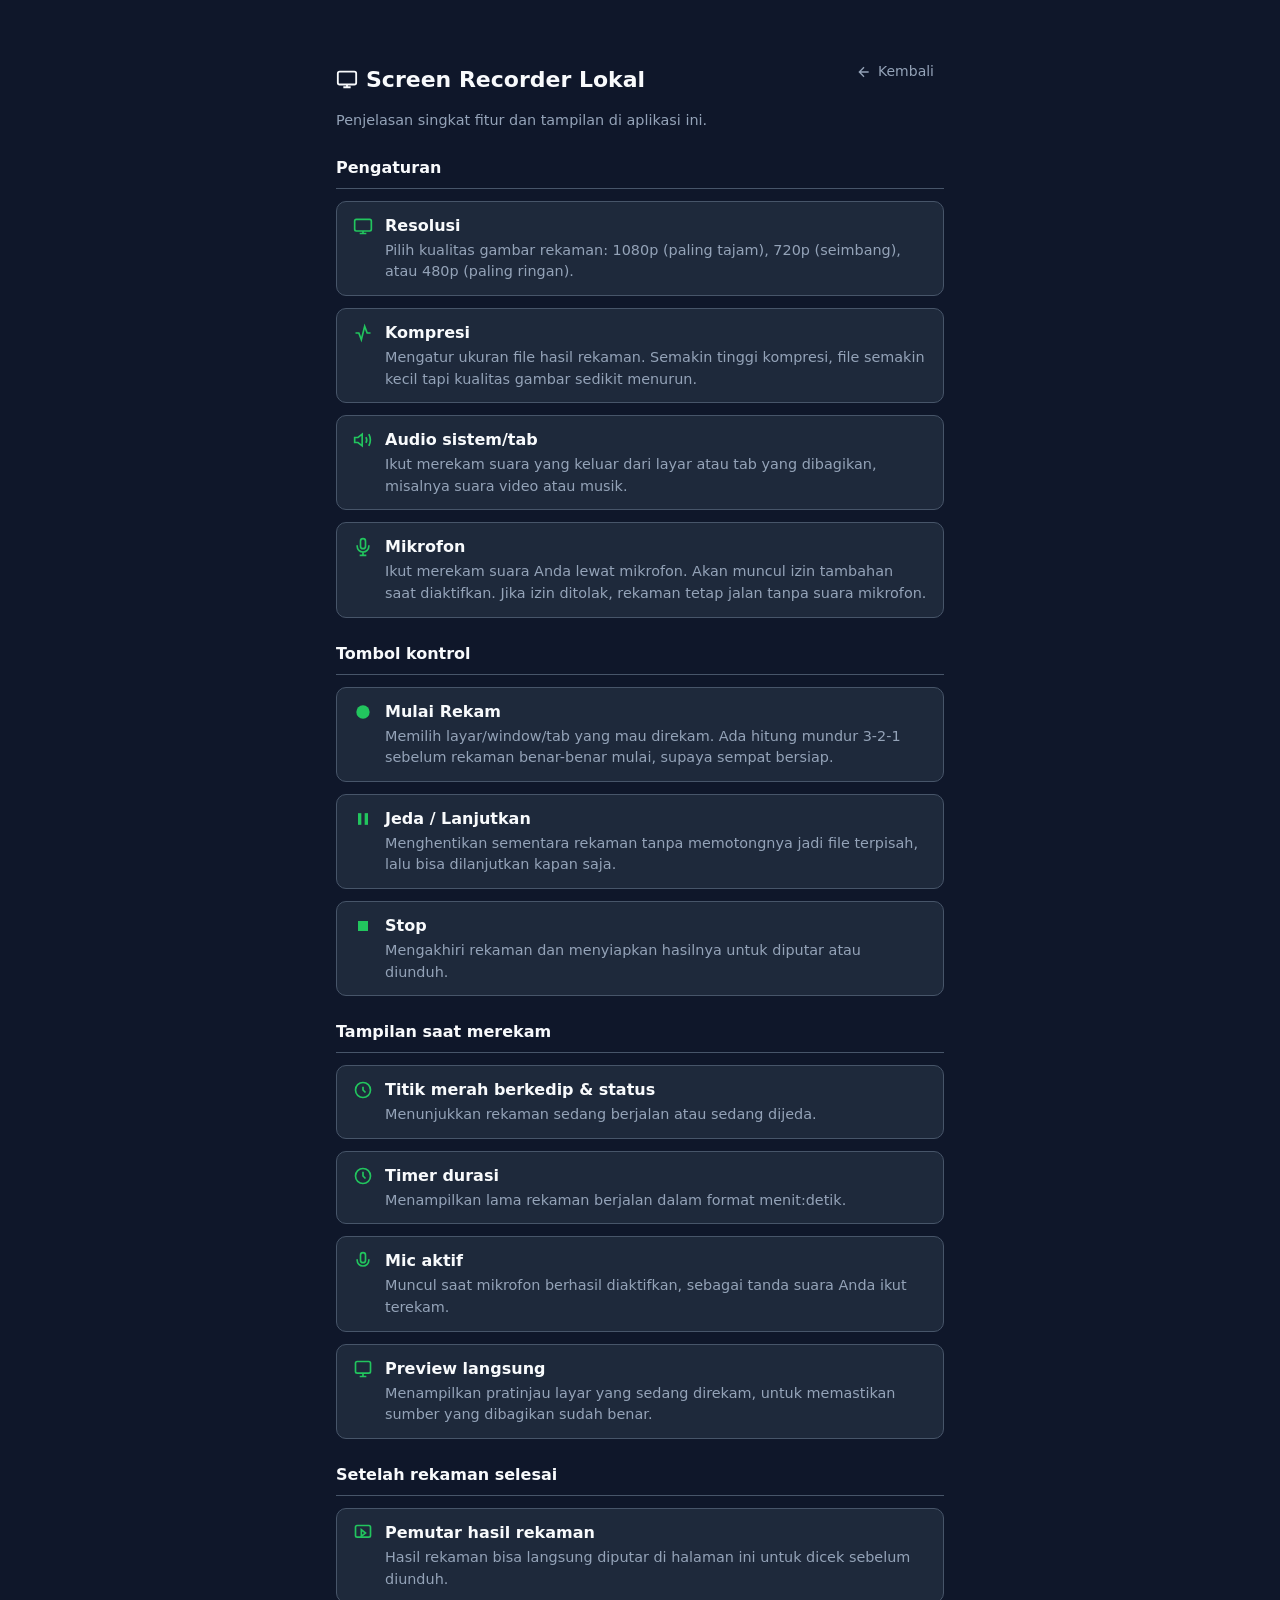
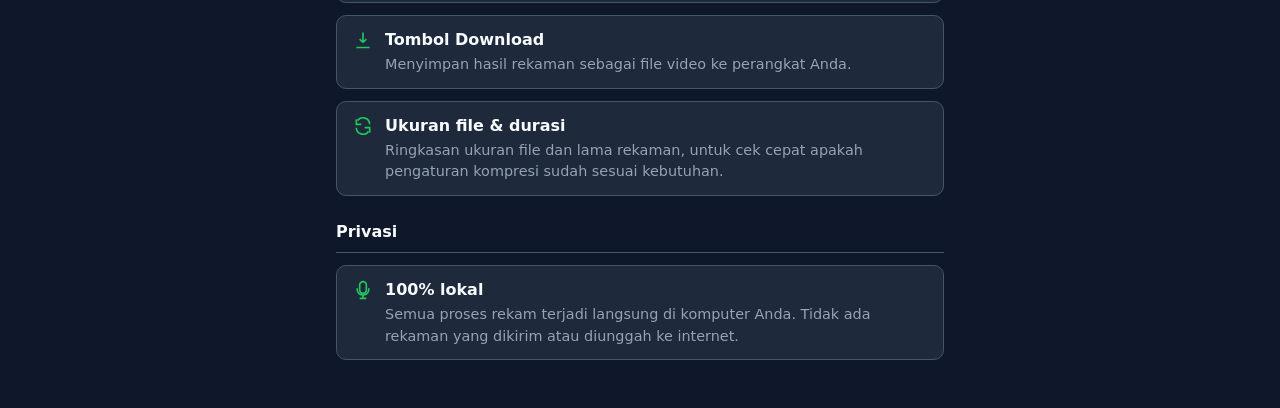
==== about.html @ da876432 "Add project documentation and prepare for public release" ====
<!doctype html>
<html lang="id">
<head>
<meta charset="utf-8">
<meta name="viewport" content="width=device-width, initial-scale=1">
<title>Tentang — Screen Recorder Lokal</title>
<link rel="icon" href="data:image/svg+xml,%3Csvg xmlns='http://www.w3.org/2000/svg' viewBox='0 0 24 24'%3E%3Ccircle cx='12' cy='12' r='9' fill='%23EF4444'/%3E%3C/svg%3E">
<link rel="stylesheet" href="style.css">
</head>
<body>
<div class="topbar">
  <h1>
    <svg width="22" height="22" viewBox="0 0 24 24" fill="none" stroke="currentColor" stroke-width="2" aria-hidden="true"><rect x="2" y="4" width="20" height="14" rx="2"/><path d="M8 21h8M12 18v3"/></svg>
    Screen Recorder Lokal
  </h1>
  <a class="nav-link" href="index.html">
    <svg width="16" height="16" viewBox="0 0 24 24" fill="none" stroke="currentColor" stroke-width="2" aria-hidden="true"><path d="M19 12H5M12 19l-7-7 7-7"/></svg>
    Kembali
  </a>
</div>
<p class="subtitle">Penjelasan singkat fitur dan tampilan di aplikasi ini.</p>

<section class="about-section">
  <h2>Pengaturan</h2>
  <div class="feature-list">
    <div class="feature-item">
      <svg width="20" height="20" viewBox="0 0 24 24" fill="none" stroke="currentColor" stroke-width="2" aria-hidden="true"><rect x="2" y="4" width="20" height="14" rx="2"/><path d="M8 21h8M12 18v3"/></svg>
      <div>
        <strong>Resolusi</strong>
        <p>Pilih kualitas gambar rekaman: 1080p (paling tajam), 720p (seimbang), atau 480p (paling ringan).</p>
      </div>
    </div>
    <div class="feature-item">
      <svg width="20" height="20" viewBox="0 0 24 24" fill="none" stroke="currentColor" stroke-width="2" aria-hidden="true"><path d="M3 12h4l3 8 4-16 3 8h4"/></svg>
      <div>
        <strong>Kompresi</strong>
        <p>Mengatur ukuran file hasil rekaman. Semakin tinggi kompresi, file semakin kecil tapi kualitas gambar sedikit menurun.</p>
      </div>
    </div>
    <div class="feature-item">
      <svg width="20" height="20" viewBox="0 0 24 24" fill="none" stroke="currentColor" stroke-width="2" aria-hidden="true"><path d="M11 5 6 9H2v6h4l5 4V5Z"/><path d="M19 5a15 15 0 0 1 0 14M15.5 8.5a7 7 0 0 1 0 7"/></svg>
      <div>
        <strong>Audio sistem/tab</strong>
        <p>Ikut merekam suara yang keluar dari layar atau tab yang dibagikan, misalnya suara video atau musik.</p>
      </div>
    </div>
    <div class="feature-item">
      <svg width="20" height="20" viewBox="0 0 24 24" fill="none" stroke="currentColor" stroke-width="2" aria-hidden="true"><rect x="9" y="2" width="6" height="12" rx="3"/><path d="M5 10v1a7 7 0 0 0 14 0v-1M12 18v4M8 22h8"/></svg>
      <div>
        <strong>Mikrofon</strong>
        <p>Ikut merekam suara Anda lewat mikrofon. Akan muncul izin tambahan saat diaktifkan. Jika izin ditolak, rekaman tetap jalan tanpa suara mikrofon.</p>
      </div>
    </div>
  </div>
</section>

<section class="about-section">
  <h2>Tombol kontrol</h2>
  <div class="feature-list">
    <div class="feature-item">
      <svg width="20" height="20" viewBox="0 0 24 24" fill="currentColor" aria-hidden="true"><circle cx="12" cy="12" r="8"/></svg>
      <div>
        <strong>Mulai Rekam</strong>
        <p>Memilih layar/window/tab yang mau direkam. Ada hitung mundur 3-2-1 sebelum rekaman benar-benar mulai, supaya sempat bersiap.</p>
      </div>
    </div>
    <div class="feature-item">
      <svg width="20" height="20" viewBox="0 0 24 24" fill="currentColor" aria-hidden="true"><rect x="6" y="5" width="4" height="14"/><rect x="14" y="5" width="4" height="14"/></svg>
      <div>
        <strong>Jeda / Lanjutkan</strong>
        <p>Menghentikan sementara rekaman tanpa memotongnya jadi file terpisah, lalu bisa dilanjutkan kapan saja.</p>
      </div>
    </div>
    <div class="feature-item">
      <svg width="20" height="20" viewBox="0 0 24 24" fill="currentColor" aria-hidden="true"><rect x="6" y="6" width="12" height="12"/></svg>
      <div>
        <strong>Stop</strong>
        <p>Mengakhiri rekaman dan menyiapkan hasilnya untuk diputar atau diunduh.</p>
      </div>
    </div>
  </div>
</section>

<section class="about-section">
  <h2>Tampilan saat merekam</h2>
  <div class="feature-list">
    <div class="feature-item">
      <svg width="20" height="20" viewBox="0 0 24 24" fill="none" stroke="currentColor" stroke-width="2" aria-hidden="true"><circle cx="12" cy="12" r="9"/><path d="M12 8v4l3 3"/></svg>
      <div>
        <strong>Titik merah berkedip &amp; status</strong>
        <p>Menunjukkan rekaman sedang berjalan atau sedang dijeda.</p>
      </div>
    </div>
    <div class="feature-item">
      <svg width="20" height="20" viewBox="0 0 24 24" fill="none" stroke="currentColor" stroke-width="2" aria-hidden="true"><circle cx="12" cy="12" r="9"/><path d="M12 7v5l3 3"/></svg>
      <div>
        <strong>Timer durasi</strong>
        <p>Menampilkan lama rekaman berjalan dalam format menit:detik.</p>
      </div>
    </div>
    <div class="feature-item">
      <svg width="20" height="20" viewBox="0 0 24 24" fill="none" stroke="currentColor" stroke-width="2" aria-hidden="true"><rect x="9" y="2" width="6" height="12" rx="3"/><path d="M5 10v1a7 7 0 0 0 14 0v-1"/></svg>
      <div>
        <strong>Mic aktif</strong>
        <p>Muncul saat mikrofon berhasil diaktifkan, sebagai tanda suara Anda ikut terekam.</p>
      </div>
    </div>
    <div class="feature-item">
      <svg width="20" height="20" viewBox="0 0 24 24" fill="none" stroke="currentColor" stroke-width="2" aria-hidden="true"><rect x="3" y="3" width="18" height="14" rx="2"/><path d="M8 21h8M12 17v4"/></svg>
      <div>
        <strong>Preview langsung</strong>
        <p>Menampilkan pratinjau layar yang sedang direkam, untuk memastikan sumber yang dibagikan sudah benar.</p>
      </div>
    </div>
  </div>
</section>

<section class="about-section">
  <h2>Setelah rekaman selesai</h2>
  <div class="feature-list">
    <div class="feature-item">
      <svg width="20" height="20" viewBox="0 0 24 24" fill="none" stroke="currentColor" stroke-width="2" aria-hidden="true"><rect x="3" y="3" width="18" height="14" rx="2"/><path d="M10 8l5 4-5 4V8Z"/></svg>
      <div>
        <strong>Pemutar hasil rekaman</strong>
        <p>Hasil rekaman bisa langsung diputar di halaman ini untuk dicek sebelum diunduh.</p>
      </div>
    </div>
    <div class="feature-item">
      <svg width="20" height="20" viewBox="0 0 24 24" fill="none" stroke="currentColor" stroke-width="2" aria-hidden="true"><path d="M12 3v12m0 0-4-4m4 4 4-4M4 21h16"/></svg>
      <div>
        <strong>Tombol Download</strong>
        <p>Menyimpan hasil rekaman sebagai file video ke perangkat Anda.</p>
      </div>
    </div>
    <div class="feature-item">
      <svg width="20" height="20" viewBox="0 0 24 24" fill="none" stroke="currentColor" stroke-width="2" aria-hidden="true"><path d="M4 4v6h6M20 20v-6h-6"/><path d="M20 10a8 8 0 0 0-14.5-4.5M4 14a8 8 0 0 0 14.5 4.5"/></svg>
      <div>
        <strong>Ukuran file &amp; durasi</strong>
        <p>Ringkasan ukuran file dan lama rekaman, untuk cek cepat apakah pengaturan kompresi sudah sesuai kebutuhan.</p>
      </div>
    </div>
  </div>
</section>

<section class="about-section">
  <h2>Privasi</h2>
  <div class="feature-list">
    <div class="feature-item">
      <svg width="20" height="20" viewBox="0 0 24 24" fill="none" stroke="currentColor" stroke-width="2" aria-hidden="true"><path d="M12 2a4 4 0 0 0-4 4v6a4 4 0 0 0 8 0V6a4 4 0 0 0-4-4Z"/><path d="M19 10v1a7 7 0 0 1-14 0v-1M12 18v4M8 22h8"/></svg>
      <div>
        <strong>100% lokal</strong>
        <p>Semua proses rekam terjadi langsung di komputer Anda. Tidak ada rekaman yang dikirim atau diunggah ke internet.</p>
      </div>
    </div>
  </div>
</section>
</body>
</html>
---- style.css ----
:root {
  --color-primary: #1E293B;
  --color-secondary: #334155;
  --color-accent: #22C55E;
  --color-background: #0F172A;
  --color-foreground: #F8FAFC;
  --color-muted: #272F42;
  --color-muted-fg: #94A3B8;
  --color-border: #475569;
  --color-destructive: #EF4444;
  --space-2: 8px;
  --space-3: 12px;
  --space-4: 16px;
  --space-6: 24px;
  --radius: 10px;
}
* { box-sizing: border-box; }
body {
  font-family: 'Inter', system-ui, -apple-system, sans-serif;
  max-width: 640px;
  margin: 48px auto;
  padding: 0 var(--space-4);
  background: var(--color-background);
  color: var(--color-foreground);
  line-height: 1.5;
}
h1 {
  font-size: 1.375rem;
  font-weight: 600;
  display: flex;
  align-items: center;
  gap: var(--space-2);
  margin-bottom: var(--space-2);
}
.topbar { display: flex; align-items: center; justify-content: space-between; gap: var(--space-3); }
.topbar h1 { margin-bottom: 0; }
.nav-link {
  display: inline-flex;
  align-items: center;
  gap: 6px;
  color: var(--color-muted-fg);
  text-decoration: none;
  font-size: 0.875rem;
  padding: 6px 10px;
  border-radius: 8px;
  transition: color 150ms ease, background 150ms ease;
}
.nav-link:hover { color: var(--color-foreground); background: var(--color-muted); }

.subtitle { color: var(--color-muted-fg); font-size: 0.9rem; margin-bottom: var(--space-6); }

.banner {
  display: flex;
  gap: var(--space-3);
  align-items: flex-start;
  background: var(--color-muted);
  border: 1px solid var(--color-border);
  border-radius: var(--radius);
  padding: var(--space-3) var(--space-4);
  font-size: 0.875rem;
  color: var(--color-muted-fg);
  margin-bottom: var(--space-4);
}
.banner svg { flex-shrink: 0; margin-top: 2px; color: #FBBF24; }

fieldset {
  border: 1px solid var(--color-border);
  border-radius: var(--radius);
  padding: var(--space-4);
  margin-bottom: var(--space-4);
  background: var(--color-primary);
}
fieldset:disabled { opacity: 0.55; }
legend { padding: 0 var(--space-2); color: var(--color-muted-fg); font-size: 0.8rem; text-transform: uppercase; letter-spacing: 0.04em; }

.field { margin-bottom: var(--space-4); }
.field:last-child { margin-bottom: 0; }
label { display: block; margin-bottom: var(--space-2); font-size: 0.9rem; font-weight: 500; }
.check-label { display: flex; align-items: center; gap: var(--space-2); cursor: pointer; margin-bottom: 0; font-weight: 400; }
.hint { color: var(--color-muted-fg); font-size: 0.8rem; margin: 4px 0 0 26px; }

select {
  width: 100%;
  font-size: 0.95rem;
  padding: 10px 12px;
  border-radius: 8px;
  border: 1px solid var(--color-border);
  background: var(--color-secondary);
  color: var(--color-foreground);
  cursor: pointer;
  min-height: 44px;
}
select:focus-visible, button:focus-visible, input:focus-visible, a:focus-visible {
  outline: 2px solid var(--color-accent);
  outline-offset: 2px;
}
input[type="checkbox"] { width: 18px; height: 18px; cursor: pointer; accent-color: var(--color-accent); flex-shrink: 0; }

.controls { display: flex; gap: var(--space-3); margin-bottom: var(--space-4); }
button {
  flex: 1;
  display: flex;
  align-items: center;
  justify-content: center;
  gap: var(--space-2);
  font-family: inherit;
  font-size: 0.95rem;
  font-weight: 600;
  padding: 12px 16px;
  min-height: 48px;
  border-radius: 8px;
  border: 1px solid transparent;
  cursor: pointer;
  transition: transform 150ms ease, filter 150ms ease, background 150ms ease;
}
button:active:not(:disabled) { transform: scale(0.97); }
button:disabled { opacity: 0.4; cursor: not-allowed; }
#startBtn { background: var(--color-accent); color: #052e16; }
#startBtn:hover:not(:disabled) { filter: brightness(1.08); }
#pauseBtn { background: var(--color-secondary); color: var(--color-foreground); border-color: var(--color-border); }
#pauseBtn:hover:not(:disabled) { filter: brightness(1.15); }
#stopBtn { background: var(--color-destructive); color: #fff; }
#stopBtn:hover:not(:disabled) { filter: brightness(1.1); }

.status-row {
  display: flex;
  align-items: center;
  gap: var(--space-2);
  min-height: 24px;
  font-size: 0.9rem;
  color: var(--color-muted-fg);
  margin-bottom: var(--space-3);
  flex-wrap: wrap;
}
.rec-dot {
  width: 10px; height: 10px; border-radius: 50%;
  background: var(--color-destructive);
  animation: pulse 1.2s ease-in-out infinite;
  flex-shrink: 0;
}
.mic-dot {
  width: 8px; height: 8px; border-radius: 50%;
  background: var(--color-accent);
  flex-shrink: 0;
}
@keyframes pulse { 0%, 100% { opacity: 1; } 50% { opacity: 0.3; } }
@media (prefers-reduced-motion: reduce) { .rec-dot { animation: none; } }
#timer { font-variant-numeric: tabular-nums; color: var(--color-foreground); font-weight: 600; }

video {
  width: 100%;
  max-height: 360px;
  object-fit: contain;
  background: #000;
  border-radius: var(--radius);
  border: 1px solid var(--color-border);
}
#preview:not([data-active]) { display: none; }

#countdown {
  display: none;
  align-items: center;
  justify-content: center;
  width: 100%;
  height: 200px;
  font-size: 3rem;
  font-weight: 700;
  color: var(--color-accent);
  background: var(--color-primary);
  border: 1px solid var(--color-border);
  border-radius: var(--radius);
  margin-bottom: var(--space-4);
}

#result { margin-top: var(--space-6); }
#result h2 { font-size: 1rem; font-weight: 600; margin-bottom: var(--space-3); }
#size { color: var(--color-muted-fg); font-size: 0.85rem; margin-top: var(--space-2); }

a.download {
  display: inline-flex;
  align-items: center;
  gap: var(--space-2);
  margin-top: var(--space-3);
  padding: 10px 16px;
  min-height: 44px;
  background: var(--color-accent);
  color: #052e16;
  font-weight: 600;
  text-decoration: none;
  border-radius: 8px;
  transition: filter 150ms ease;
}
a.download:hover { filter: brightness(1.08); }

/* Halaman "Tentang" */
.about-section { margin-bottom: var(--space-6); }
.about-section h2 {
  font-size: 1rem;
  font-weight: 600;
  margin-bottom: var(--space-3);
  padding-bottom: var(--space-2);
  border-bottom: 1px solid var(--color-border);
}
.feature-list { display: flex; flex-direction: column; gap: var(--space-3); }
.feature-item {
  display: flex;
  gap: var(--space-3);
  padding: var(--space-3) var(--space-4);
  background: var(--color-primary);
  border: 1px solid var(--color-border);
  border-radius: var(--radius);
}
.feature-item svg { flex-shrink: 0; color: var(--color-accent); margin-top: 2px; }
.feature-item strong { display: block; margin-bottom: 2px; }
.feature-item p { margin: 0; color: var(--color-muted-fg); font-size: 0.9rem; }

@media (max-width: 480px) {
  .controls { flex-direction: column; }
}
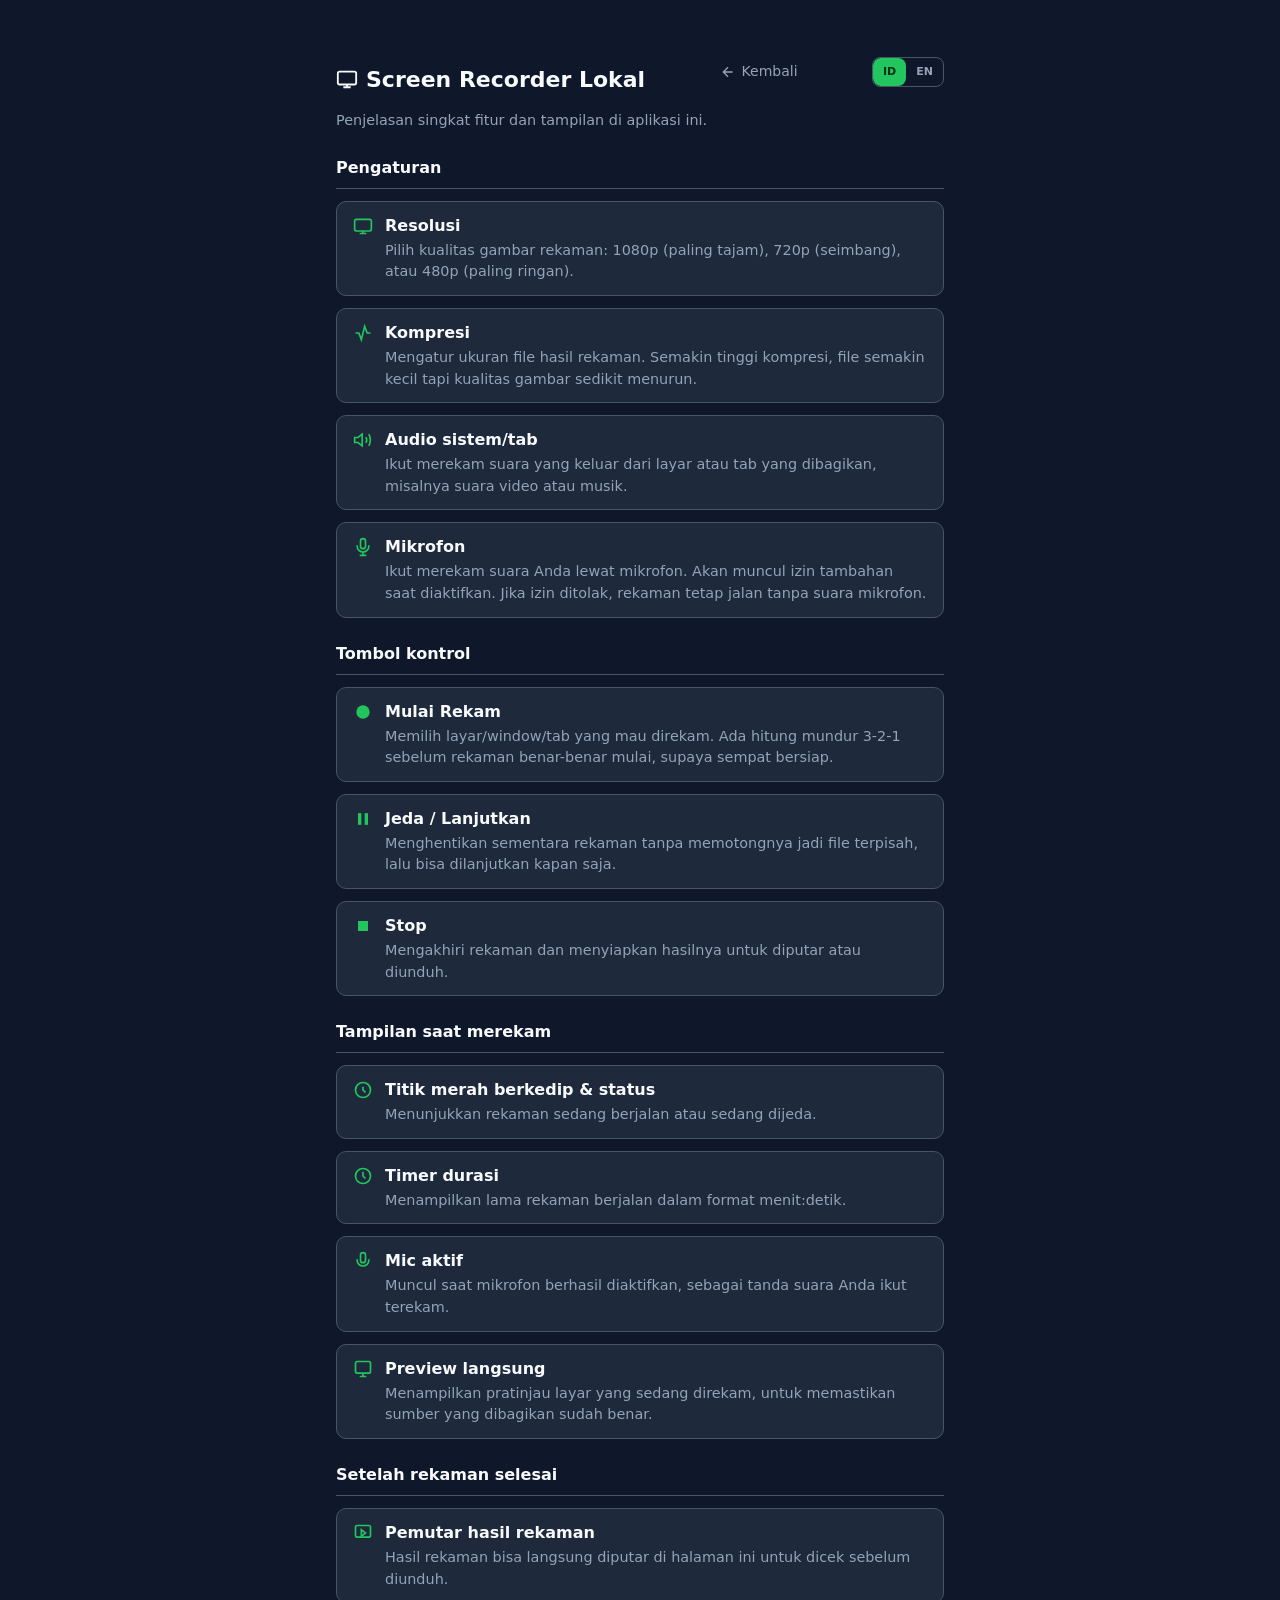
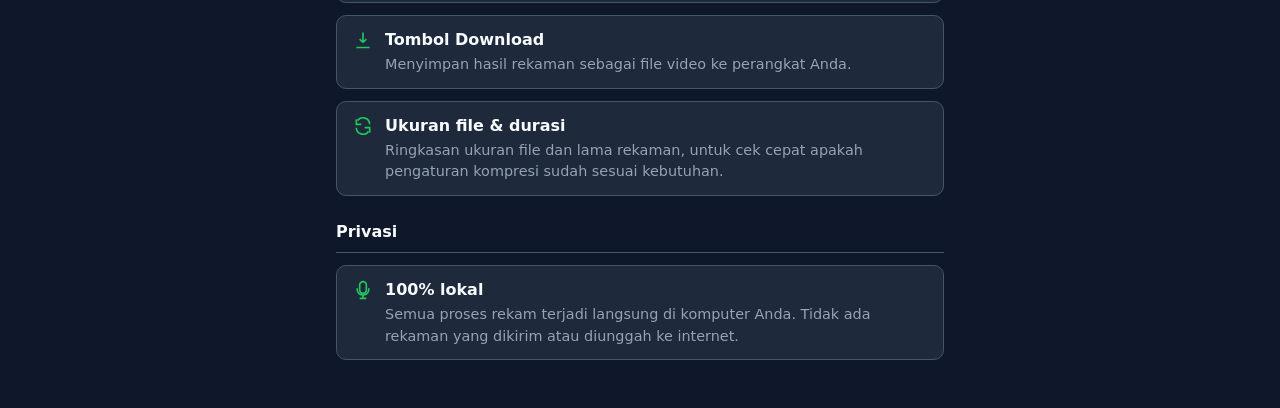
==== commit 49503128: "Add Indonesian/English language toggle to the UI" ====
--- a/about.html
+++ b/about.html
@@ -11,148 +11,256 @@
 <div class="topbar">
   <h1>
     <svg width="22" height="22" viewBox="0 0 24 24" fill="none" stroke="currentColor" stroke-width="2" aria-hidden="true"><rect x="2" y="4" width="20" height="14" rx="2"/><path d="M8 21h8M12 18v3"/></svg>
-    Screen Recorder Lokal
+    <span data-i18n="appTitle">Screen Recorder Lokal</span>
   </h1>
   <a class="nav-link" href="index.html">
     <svg width="16" height="16" viewBox="0 0 24 24" fill="none" stroke="currentColor" stroke-width="2" aria-hidden="true"><path d="M19 12H5M12 19l-7-7 7-7"/></svg>
-    Kembali
+    <span data-i18n="navBack">Kembali</span>
   </a>
+  <div class="langtoggle" id="langtoggle" role="group" aria-label="Bahasa">
+    <button type="button" data-lang="id" aria-pressed="true">ID</button>
+    <button type="button" data-lang="en" aria-pressed="false">EN</button>
+  </div>
 </div>
-<p class="subtitle">Penjelasan singkat fitur dan tampilan di aplikasi ini.</p>
-
-<section class="about-section">
-  <h2>Pengaturan</h2>
+<p class="subtitle" data-i18n="subtitle">Penjelasan singkat fitur dan tampilan di aplikasi ini.</p>
+
+<section class="about-section">
+  <h2 data-i18n="secSettings">Pengaturan</h2>
   <div class="feature-list">
     <div class="feature-item">
       <svg width="20" height="20" viewBox="0 0 24 24" fill="none" stroke="currentColor" stroke-width="2" aria-hidden="true"><rect x="2" y="4" width="20" height="14" rx="2"/><path d="M8 21h8M12 18v3"/></svg>
       <div>
-        <strong>Resolusi</strong>
-        <p>Pilih kualitas gambar rekaman: 1080p (paling tajam), 720p (seimbang), atau 480p (paling ringan).</p>
+        <strong data-i18n="resTitle">Resolusi</strong>
+        <p data-i18n="resDesc">Pilih kualitas gambar rekaman: 1080p (paling tajam), 720p (seimbang), atau 480p (paling ringan).</p>
       </div>
     </div>
     <div class="feature-item">
       <svg width="20" height="20" viewBox="0 0 24 24" fill="none" stroke="currentColor" stroke-width="2" aria-hidden="true"><path d="M3 12h4l3 8 4-16 3 8h4"/></svg>
       <div>
-        <strong>Kompresi</strong>
-        <p>Mengatur ukuran file hasil rekaman. Semakin tinggi kompresi, file semakin kecil tapi kualitas gambar sedikit menurun.</p>
+        <strong data-i18n="compTitle">Kompresi</strong>
+        <p data-i18n="compDesc">Mengatur ukuran file hasil rekaman. Semakin tinggi kompresi, file semakin kecil tapi kualitas gambar sedikit menurun.</p>
       </div>
     </div>
     <div class="feature-item">
       <svg width="20" height="20" viewBox="0 0 24 24" fill="none" stroke="currentColor" stroke-width="2" aria-hidden="true"><path d="M11 5 6 9H2v6h4l5 4V5Z"/><path d="M19 5a15 15 0 0 1 0 14M15.5 8.5a7 7 0 0 1 0 7"/></svg>
       <div>
-        <strong>Audio sistem/tab</strong>
-        <p>Ikut merekam suara yang keluar dari layar atau tab yang dibagikan, misalnya suara video atau musik.</p>
+        <strong data-i18n="sysAudioTitle">Audio sistem/tab</strong>
+        <p data-i18n="sysAudioDesc">Ikut merekam suara yang keluar dari layar atau tab yang dibagikan, misalnya suara video atau musik.</p>
       </div>
     </div>
     <div class="feature-item">
       <svg width="20" height="20" viewBox="0 0 24 24" fill="none" stroke="currentColor" stroke-width="2" aria-hidden="true"><rect x="9" y="2" width="6" height="12" rx="3"/><path d="M5 10v1a7 7 0 0 0 14 0v-1M12 18v4M8 22h8"/></svg>
       <div>
-        <strong>Mikrofon</strong>
-        <p>Ikut merekam suara Anda lewat mikrofon. Akan muncul izin tambahan saat diaktifkan. Jika izin ditolak, rekaman tetap jalan tanpa suara mikrofon.</p>
-      </div>
-    </div>
-  </div>
-</section>
-
-<section class="about-section">
-  <h2>Tombol kontrol</h2>
+        <strong data-i18n="micTitle">Mikrofon</strong>
+        <p data-i18n="micDesc">Ikut merekam suara Anda lewat mikrofon. Akan muncul izin tambahan saat diaktifkan. Jika izin ditolak, rekaman tetap jalan tanpa suara mikrofon.</p>
+      </div>
+    </div>
+  </div>
+</section>
+
+<section class="about-section">
+  <h2 data-i18n="secControls">Tombol kontrol</h2>
   <div class="feature-list">
     <div class="feature-item">
       <svg width="20" height="20" viewBox="0 0 24 24" fill="currentColor" aria-hidden="true"><circle cx="12" cy="12" r="8"/></svg>
       <div>
-        <strong>Mulai Rekam</strong>
-        <p>Memilih layar/window/tab yang mau direkam. Ada hitung mundur 3-2-1 sebelum rekaman benar-benar mulai, supaya sempat bersiap.</p>
+        <strong data-i18n="startTitle">Mulai Rekam</strong>
+        <p data-i18n="startDesc">Memilih layar/window/tab yang mau direkam. Ada hitung mundur 3-2-1 sebelum rekaman benar-benar mulai, supaya sempat bersiap.</p>
       </div>
     </div>
     <div class="feature-item">
       <svg width="20" height="20" viewBox="0 0 24 24" fill="currentColor" aria-hidden="true"><rect x="6" y="5" width="4" height="14"/><rect x="14" y="5" width="4" height="14"/></svg>
       <div>
-        <strong>Jeda / Lanjutkan</strong>
-        <p>Menghentikan sementara rekaman tanpa memotongnya jadi file terpisah, lalu bisa dilanjutkan kapan saja.</p>
+        <strong data-i18n="pauseTitle">Jeda / Lanjutkan</strong>
+        <p data-i18n="pauseDesc">Menghentikan sementara rekaman tanpa memotongnya jadi file terpisah, lalu bisa dilanjutkan kapan saja.</p>
       </div>
     </div>
     <div class="feature-item">
       <svg width="20" height="20" viewBox="0 0 24 24" fill="currentColor" aria-hidden="true"><rect x="6" y="6" width="12" height="12"/></svg>
       <div>
-        <strong>Stop</strong>
-        <p>Mengakhiri rekaman dan menyiapkan hasilnya untuk diputar atau diunduh.</p>
-      </div>
-    </div>
-  </div>
-</section>
-
-<section class="about-section">
-  <h2>Tampilan saat merekam</h2>
+        <strong data-i18n="stopTitle">Stop</strong>
+        <p data-i18n="stopDesc">Mengakhiri rekaman dan menyiapkan hasilnya untuk diputar atau diunduh.</p>
+      </div>
+    </div>
+  </div>
+</section>
+
+<section class="about-section">
+  <h2 data-i18n="secDisplay">Tampilan saat merekam</h2>
   <div class="feature-list">
     <div class="feature-item">
       <svg width="20" height="20" viewBox="0 0 24 24" fill="none" stroke="currentColor" stroke-width="2" aria-hidden="true"><circle cx="12" cy="12" r="9"/><path d="M12 8v4l3 3"/></svg>
       <div>
-        <strong>Titik merah berkedip &amp; status</strong>
-        <p>Menunjukkan rekaman sedang berjalan atau sedang dijeda.</p>
+        <strong data-i18n="dotTitle">Titik merah berkedip &amp; status</strong>
+        <p data-i18n="dotDesc">Menunjukkan rekaman sedang berjalan atau sedang dijeda.</p>
       </div>
     </div>
     <div class="feature-item">
       <svg width="20" height="20" viewBox="0 0 24 24" fill="none" stroke="currentColor" stroke-width="2" aria-hidden="true"><circle cx="12" cy="12" r="9"/><path d="M12 7v5l3 3"/></svg>
       <div>
-        <strong>Timer durasi</strong>
-        <p>Menampilkan lama rekaman berjalan dalam format menit:detik.</p>
+        <strong data-i18n="timerTitle">Timer durasi</strong>
+        <p data-i18n="timerDesc">Menampilkan lama rekaman berjalan dalam format menit:detik.</p>
       </div>
     </div>
     <div class="feature-item">
       <svg width="20" height="20" viewBox="0 0 24 24" fill="none" stroke="currentColor" stroke-width="2" aria-hidden="true"><rect x="9" y="2" width="6" height="12" rx="3"/><path d="M5 10v1a7 7 0 0 0 14 0v-1"/></svg>
       <div>
-        <strong>Mic aktif</strong>
-        <p>Muncul saat mikrofon berhasil diaktifkan, sebagai tanda suara Anda ikut terekam.</p>
+        <strong data-i18n="micIndTitle">Mic aktif</strong>
+        <p data-i18n="micIndDesc">Muncul saat mikrofon berhasil diaktifkan, sebagai tanda suara Anda ikut terekam.</p>
       </div>
     </div>
     <div class="feature-item">
       <svg width="20" height="20" viewBox="0 0 24 24" fill="none" stroke="currentColor" stroke-width="2" aria-hidden="true"><rect x="3" y="3" width="18" height="14" rx="2"/><path d="M8 21h8M12 17v4"/></svg>
       <div>
-        <strong>Preview langsung</strong>
-        <p>Menampilkan pratinjau layar yang sedang direkam, untuk memastikan sumber yang dibagikan sudah benar.</p>
-      </div>
-    </div>
-  </div>
-</section>
-
-<section class="about-section">
-  <h2>Setelah rekaman selesai</h2>
+        <strong data-i18n="previewTitle">Preview langsung</strong>
+        <p data-i18n="previewDesc">Menampilkan pratinjau layar yang sedang direkam, untuk memastikan sumber yang dibagikan sudah benar.</p>
+      </div>
+    </div>
+  </div>
+</section>
+
+<section class="about-section">
+  <h2 data-i18n="secAfter">Setelah rekaman selesai</h2>
   <div class="feature-list">
     <div class="feature-item">
       <svg width="20" height="20" viewBox="0 0 24 24" fill="none" stroke="currentColor" stroke-width="2" aria-hidden="true"><rect x="3" y="3" width="18" height="14" rx="2"/><path d="M10 8l5 4-5 4V8Z"/></svg>
       <div>
-        <strong>Pemutar hasil rekaman</strong>
-        <p>Hasil rekaman bisa langsung diputar di halaman ini untuk dicek sebelum diunduh.</p>
+        <strong data-i18n="playerTitle">Pemutar hasil rekaman</strong>
+        <p data-i18n="playerDesc">Hasil rekaman bisa langsung diputar di halaman ini untuk dicek sebelum diunduh.</p>
       </div>
     </div>
     <div class="feature-item">
       <svg width="20" height="20" viewBox="0 0 24 24" fill="none" stroke="currentColor" stroke-width="2" aria-hidden="true"><path d="M12 3v12m0 0-4-4m4 4 4-4M4 21h16"/></svg>
       <div>
-        <strong>Tombol Download</strong>
-        <p>Menyimpan hasil rekaman sebagai file video ke perangkat Anda.</p>
+        <strong data-i18n="downloadTitle">Tombol Download</strong>
+        <p data-i18n="downloadDesc">Menyimpan hasil rekaman sebagai file video ke perangkat Anda.</p>
       </div>
     </div>
     <div class="feature-item">
       <svg width="20" height="20" viewBox="0 0 24 24" fill="none" stroke="currentColor" stroke-width="2" aria-hidden="true"><path d="M4 4v6h6M20 20v-6h-6"/><path d="M20 10a8 8 0 0 0-14.5-4.5M4 14a8 8 0 0 0 14.5 4.5"/></svg>
       <div>
-        <strong>Ukuran file &amp; durasi</strong>
-        <p>Ringkasan ukuran file dan lama rekaman, untuk cek cepat apakah pengaturan kompresi sudah sesuai kebutuhan.</p>
-      </div>
-    </div>
-  </div>
-</section>
-
-<section class="about-section">
-  <h2>Privasi</h2>
+        <strong data-i18n="sizeTitle">Ukuran file &amp; durasi</strong>
+        <p data-i18n="sizeDesc">Ringkasan ukuran file dan lama rekaman, untuk cek cepat apakah pengaturan kompresi sudah sesuai kebutuhan.</p>
+      </div>
+    </div>
+  </div>
+</section>
+
+<section class="about-section">
+  <h2 data-i18n="secPrivacy">Privasi</h2>
   <div class="feature-list">
     <div class="feature-item">
       <svg width="20" height="20" viewBox="0 0 24 24" fill="none" stroke="currentColor" stroke-width="2" aria-hidden="true"><path d="M12 2a4 4 0 0 0-4 4v6a4 4 0 0 0 8 0V6a4 4 0 0 0-4-4Z"/><path d="M19 10v1a7 7 0 0 1-14 0v-1M12 18v4M8 22h8"/></svg>
       <div>
-        <strong>100% lokal</strong>
-        <p>Semua proses rekam terjadi langsung di komputer Anda. Tidak ada rekaman yang dikirim atau diunggah ke internet.</p>
-      </div>
-    </div>
-  </div>
-</section>
+        <strong data-i18n="localTitle">100% lokal</strong>
+        <p data-i18n="localDesc">Semua proses rekam terjadi langsung di komputer Anda. Tidak ada rekaman yang dikirim atau diunggah ke internet.</p>
+      </div>
+    </div>
+  </div>
+</section>
+
+<script>
+const I18N = {
+  id: {
+    appTitle: 'Screen Recorder Lokal',
+    navBack: 'Kembali',
+    subtitle: 'Penjelasan singkat fitur dan tampilan di aplikasi ini.',
+    secSettings: 'Pengaturan',
+    resTitle: 'Resolusi',
+    resDesc: 'Pilih kualitas gambar rekaman: 1080p (paling tajam), 720p (seimbang), atau 480p (paling ringan).',
+    compTitle: 'Kompresi',
+    compDesc: 'Mengatur ukuran file hasil rekaman. Semakin tinggi kompresi, file semakin kecil tapi kualitas gambar sedikit menurun.',
+    sysAudioTitle: 'Audio sistem/tab',
+    sysAudioDesc: 'Ikut merekam suara yang keluar dari layar atau tab yang dibagikan, misalnya suara video atau musik.',
+    micTitle: 'Mikrofon',
+    micDesc: 'Ikut merekam suara Anda lewat mikrofon. Akan muncul izin tambahan saat diaktifkan. Jika izin ditolak, rekaman tetap jalan tanpa suara mikrofon.',
+    secControls: 'Tombol kontrol',
+    startTitle: 'Mulai Rekam',
+    startDesc: 'Memilih layar/window/tab yang mau direkam. Ada hitung mundur 3-2-1 sebelum rekaman benar-benar mulai, supaya sempat bersiap.',
+    pauseTitle: 'Jeda / Lanjutkan',
+    pauseDesc: 'Menghentikan sementara rekaman tanpa memotongnya jadi file terpisah, lalu bisa dilanjutkan kapan saja.',
+    stopTitle: 'Stop',
+    stopDesc: 'Mengakhiri rekaman dan menyiapkan hasilnya untuk diputar atau diunduh.',
+    secDisplay: 'Tampilan saat merekam',
+    dotTitle: 'Titik merah berkedip & status',
+    dotDesc: 'Menunjukkan rekaman sedang berjalan atau sedang dijeda.',
+    timerTitle: 'Timer durasi',
+    timerDesc: 'Menampilkan lama rekaman berjalan dalam format menit:detik.',
+    micIndTitle: 'Mic aktif',
+    micIndDesc: 'Muncul saat mikrofon berhasil diaktifkan, sebagai tanda suara Anda ikut terekam.',
+    previewTitle: 'Preview langsung',
+    previewDesc: 'Menampilkan pratinjau layar yang sedang direkam, untuk memastikan sumber yang dibagikan sudah benar.',
+    secAfter: 'Setelah rekaman selesai',
+    playerTitle: 'Pemutar hasil rekaman',
+    playerDesc: 'Hasil rekaman bisa langsung diputar di halaman ini untuk dicek sebelum diunduh.',
+    downloadTitle: 'Tombol Download',
+    downloadDesc: 'Menyimpan hasil rekaman sebagai file video ke perangkat Anda.',
+    sizeTitle: 'Ukuran file & durasi',
+    sizeDesc: 'Ringkasan ukuran file dan lama rekaman, untuk cek cepat apakah pengaturan kompresi sudah sesuai kebutuhan.',
+    secPrivacy: 'Privasi',
+    localTitle: '100% lokal',
+    localDesc: 'Semua proses rekam terjadi langsung di komputer Anda. Tidak ada rekaman yang dikirim atau diunggah ke internet.',
+  },
+  en: {
+    appTitle: 'Screen Recorder Lokal',
+    navBack: 'Back',
+    subtitle: "A quick explanation of this app's features and on-screen elements.",
+    secSettings: 'Settings',
+    resTitle: 'Resolution',
+    resDesc: 'Choose the recording quality: 1080p (sharpest), 720p (balanced), or 480p (lightest).',
+    compTitle: 'Compression',
+    compDesc: 'Controls the file size of the recording. Higher compression means a smaller file but slightly lower image quality.',
+    sysAudioTitle: 'System/tab audio',
+    sysAudioDesc: 'Also records the sound coming from the shared screen or tab, e.g. video or music.',
+    micTitle: 'Microphone',
+    micDesc: "Also records your voice through the microphone. An extra permission prompt appears when enabled. If denied, recording continues without microphone audio.",
+    secControls: 'Control buttons',
+    startTitle: 'Start Recording',
+    startDesc: 'Pick the screen/window/tab to record. A 3-2-1 countdown runs before recording actually starts, so you have time to get ready.',
+    pauseTitle: 'Pause / Resume',
+    pauseDesc: 'Temporarily stops the recording without splitting it into a separate file, then can be resumed anytime.',
+    stopTitle: 'Stop',
+    stopDesc: 'Ends the recording and prepares the result for playback or download.',
+    secDisplay: 'Display while recording',
+    dotTitle: 'Pulsing red dot & status',
+    dotDesc: 'Shows whether the recording is currently running or paused.',
+    timerTitle: 'Duration timer',
+    timerDesc: 'Shows how long the recording has been running, in minutes:seconds format.',
+    micIndTitle: 'Mic active',
+    micIndDesc: 'Appears once the microphone is successfully enabled, indicating your voice is also being recorded.',
+    previewTitle: 'Live preview',
+    previewDesc: 'Shows a preview of the screen being recorded, so you can confirm the right source is shared.',
+    secAfter: 'After recording finishes',
+    playerTitle: 'Recording player',
+    playerDesc: 'The recording can be played back right on this page to check it before downloading.',
+    downloadTitle: 'Download button',
+    downloadDesc: 'Saves the recording as a video file to your device.',
+    sizeTitle: 'File size & duration',
+    sizeDesc: 'A summary of file size and recording length, for a quick check that the compression setting fits your needs.',
+    secPrivacy: 'Privacy',
+    localTitle: '100% local',
+    localDesc: 'All recording happens directly on your computer. Nothing is ever sent or uploaded to the internet.',
+  },
+};
+let lang = localStorage.getItem('screenRecorderLang') === 'en' ? 'en' : 'id';
+const t = key => I18N[lang][key];
+
+function applyStaticI18n() {
+  document.documentElement.lang = lang;
+  document.querySelectorAll('[data-i18n]').forEach(el => { el.textContent = t(el.dataset.i18n); });
+  document.getElementById('langtoggle').querySelectorAll('button').forEach(b =>
+    b.setAttribute('aria-pressed', String(b.dataset.lang === lang)));
+}
+
+document.getElementById('langtoggle').addEventListener('click', e => {
+  const b = e.target.closest('button[data-lang]');
+  if (!b || b.dataset.lang === lang) return;
+  lang = b.dataset.lang;
+  localStorage.setItem('screenRecorderLang', lang);
+  applyStaticI18n();
+});
+
+applyStaticI18n();
+</script>
 </body>
 </html>
--- a/style.css
+++ b/style.css
@@ -47,6 +47,26 @@
 }
 .nav-link:hover { color: var(--color-foreground); background: var(--color-muted); }
 
+.langtoggle {
+  display: inline-flex;
+  border: 1px solid var(--color-border);
+  border-radius: 8px;
+  overflow: hidden;
+  flex-shrink: 0;
+}
+.langtoggle button {
+  min-height: 28px;
+  padding: 0 10px;
+  background: transparent;
+  color: var(--color-muted-fg);
+  border: 0;
+  font: inherit;
+  font-size: 11px;
+  font-weight: 600;
+  cursor: pointer;
+}
+.langtoggle button[aria-pressed="true"] { background: var(--color-accent); color: #052e16; }
+
 .subtitle { color: var(--color-muted-fg); font-size: 0.9rem; margin-bottom: var(--space-6); }
 
 .banner {
